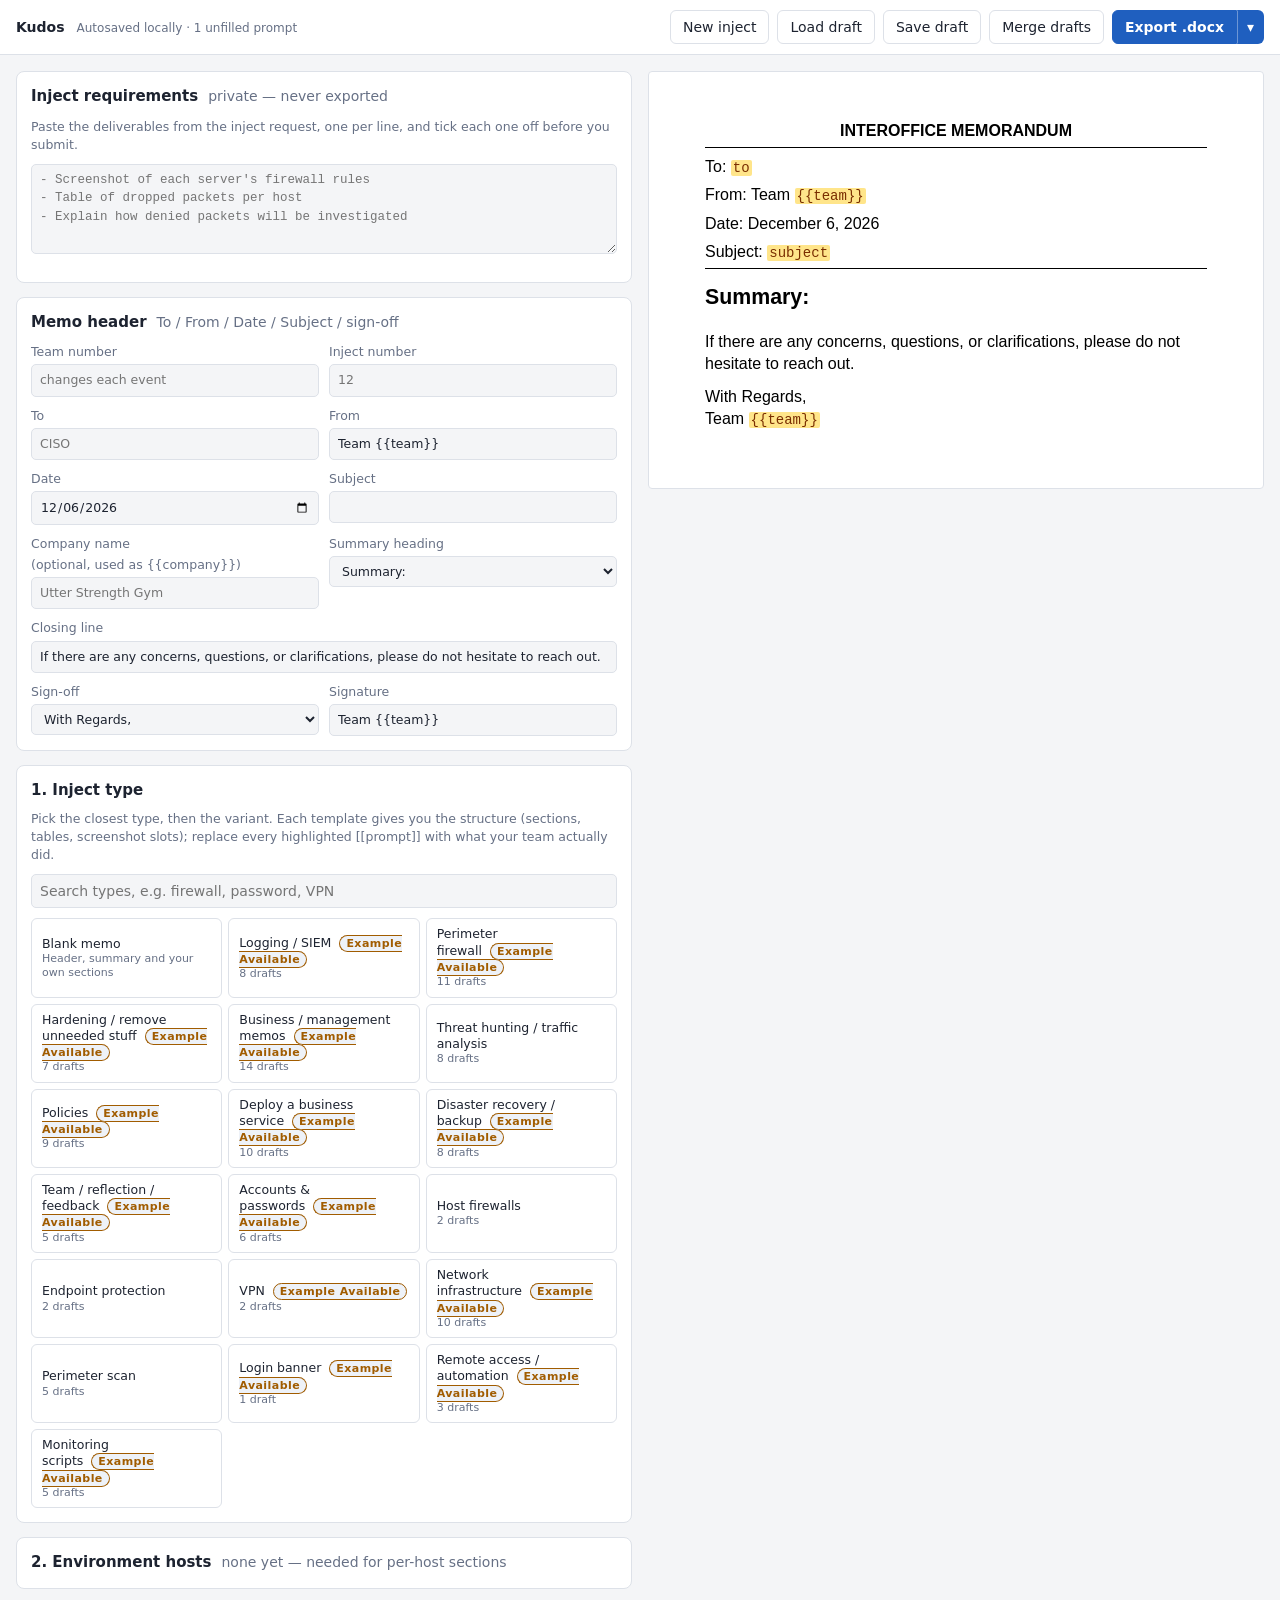
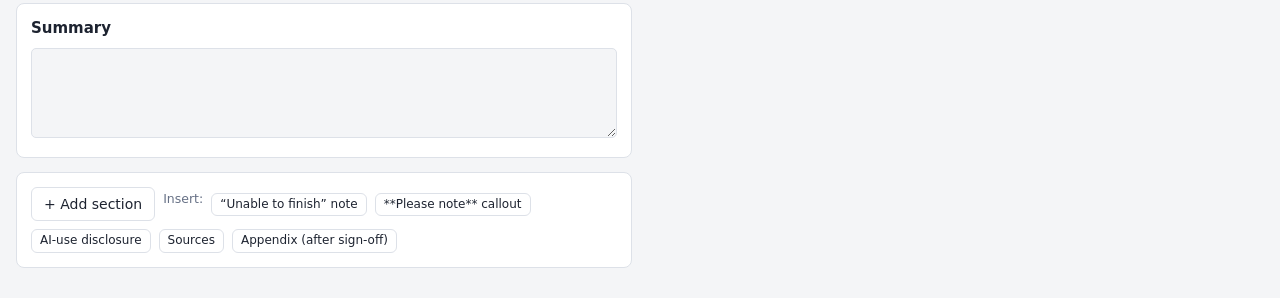
==== kudos/index.html @ fda02589 "Kudos: templates for MWCCDC Invitational #1 injects, export checks New variants for SOCS09A (L2 capt" ====
<!doctype html>
<html lang="en">
<head>
<meta charset="utf-8">
<meta name="viewport" content="width=device-width, initial-scale=1">
<title>Kudos</title>
<link rel="stylesheet" href="styles.css">
</head>
<body>
<header class="topbar">
  <div class="brand">
    <strong>Kudos</strong>
    <span class="muted" id="saveStatus">Autosaved locally</span>
  </div>
  <div class="actions">
    <button id="btnNew" class="ghost">New inject</button>
    <button id="btnLoad" class="ghost">Load draft</button>
    <button id="btnSave" class="ghost">Save draft</button>
    <button id="btnMerge" class="ghost" title="Bring in sections teammates filled in from their saved drafts">Merge drafts</button>
    <div class="split">
      <button id="btnExport" class="primary">Export .docx</button>
      <button id="btnExportMenu" class="primary" title="More export formats" aria-haspopup="menu" aria-expanded="false">▾</button>
      <div class="menu" id="exportMenu" role="menu" hidden>
        <button id="btnExportPdf" role="menuitem">Export PDF<small>Opens the print dialog: choose "Save as PDF" and untick "Headers and footers"</small></button>
      </div>
    </div>
    <input type="file" id="fileLoad" accept=".json,application/json" hidden>
    <input type="file" id="fileMerge" accept=".json,application/json" multiple hidden>
  </div>
</header>

<div id="banner" class="banner" hidden></div>

<main class="layout">
  <section class="form" id="form">

    <details class="card" id="cardChecklist" open>
      <summary><h2>Inject requirements</h2><span class="muted" id="checkCount">private — never exported</span></summary>
      <p class="muted small">Paste the deliverables from the inject request, one per line, and tick each one off before you submit.</p>
      <textarea id="checkText" rows="3" placeholder="- Screenshot of each server's firewall rules&#10;- Table of dropped packets per host&#10;- Explain how denied packets will be investigated"></textarea>
      <ul id="checkList" class="checklist"></ul>
    </details>

    <details class="card" id="cardMeta" open>
      <summary><h2>Memo header</h2><span class="muted">To / From / Date / Subject / sign-off</span></summary>
      <div class="grid2">
        <label>Team number<input data-meta="team" placeholder="changes each event"></label>
        <label>Inject number<input data-meta="injectNo" placeholder="12"></label>
        <label>To<input data-meta="to" placeholder="CISO"></label>
        <label>From<input data-meta="from"></label>
        <label>Date<input type="date" data-meta="date"></label>
        <label>Subject<input data-meta="subject"></label>
        <label>Company name <span class="hint">(optional, used as {{company}})</span><input data-meta="company" placeholder="Utter Strength Gym"></label>
        <label>Summary heading
          <select data-meta="summaryLabel"><option>Summary:</option><option>Executive Summary:</option><option value="">(none)</option></select>
        </label>
        <label class="span2">Closing line<input data-meta="closing"></label>
        <label>Sign-off
          <select data-meta="signoff"><option>With Regards,</option><option>Best regards,</option><option>Thank you,</option><option>Best,</option></select>
        </label>
        <label>Signature<input data-meta="signature"></label>
      </div>
    </details>

    <div class="card">
      <h2>1. Inject type</h2>
      <p class="muted small">Pick the closest type, then the variant. Each template gives you the structure (sections, tables, screenshot slots); replace every highlighted [[prompt]] with what your team actually did.</p>
      <input id="typeSearch" class="search" placeholder="Search types, e.g. firewall, password, VPN">
      <div id="typeGrid" class="types"></div>
      <div id="variantPanel" hidden></div>
    </div>

    <details class="card" id="cardHosts">
      <summary><h2>2. Environment hosts</h2><span class="muted" id="hostCount"></span></summary>
      <p class="muted small">Enter once per competition. Per-host sections ("Ubuntu Ecom: [screenshot]") and table rows are built from this list. It's kept between injects.</p>
      <div id="hostRows"></div>
      <div class="row-actions">
        <button class="tiny" id="btnAddHost">+ Add host</button>
        <button class="tiny ghost" id="btnSampleHosts">Load a sample 8-host topology</button>
      </div>
    </details>

    <div class="card" id="cardVars" hidden>
      <h2>3. Draft details</h2>
      <p class="muted small">Values the draft drops into its text. Anything left blank shows up highlighted.</p>
      <div class="grid2" id="varInputs"></div>
    </div>

    <div class="card">
      <h2>Summary</h2>
      <textarea id="summaryText" rows="3"></textarea>
    </div>

    <div id="sectionCards"></div>

    <div class="card addbar">
      <button id="btnAddSection">+ Add section</button>
      <span class="muted small">Insert:</span>
      <button class="tiny" data-snippet="partial">“Unable to finish” note</button>
      <button class="tiny" data-snippet="pleaseNote">**Please note** callout</button>
      <button class="tiny" data-snippet="ai">AI-use disclosure</button>
      <button class="tiny" data-snippet="sources">Sources</button>
      <button class="tiny" data-snippet="appendix">Appendix (after sign-off)</button>
    </div>
  </section>

  <aside class="side">
    <div class="paperwrap">
      <div class="paper" id="preview"></div>
    </div>
  </aside>
</main>

<script src="lib/docx.umd.js"></script>
<script>window.INJECT_TYPES = [];</script>
<!-- Drafts: add a <script> line here for each new file in drafts/ -->
<script src="drafts/logging-siem.js"></script>
<script src="drafts/perimeter-firewall.js"></script>
<script src="drafts/hardening.js"></script>
<script src="drafts/business-memos.js"></script>
<script src="drafts/threat-hunting.js"></script>
<script src="drafts/policies.js"></script>
<script src="drafts/deploy-service.js"></script>
<script src="drafts/disaster-recovery.js"></script>
<script src="drafts/team-feedback.js"></script>
<script src="drafts/malware-incident.js"></script>
<script src="drafts/accounts-passwords.js"></script>
<script src="drafts/integrity-scripts.js"></script>
<script src="drafts/asset-inventory.js"></script>
<script src="drafts/host-firewalls.js"></script>
<script src="drafts/endpoint-protection.js"></script>
<script src="drafts/vpn.js"></script>
<script src="drafts/network-infrastructure.js"></script>
<script src="drafts/perimeter-scan.js"></script>
<script src="drafts/time-sync.js"></script>
<script src="drafts/login-banner.js"></script>
<script src="drafts/remote-access-automation.js"></script>
<script src="drafts/service-documentation.js"></script>
<script src="drafts/monitoring-scripts.js"></script>
<script src="examples.js"></script>
<script src="merge.js"></script>
<script src="app.js"></script>
</body>
</html>
---- kudos/styles.css ----
:root {
  --bg: #f4f5f7;
  --card: #ffffff;
  --ink: #1d2330;
  --muted: #667085;
  --line: #dde1e8;
  --accent: #1f5fbf;
  --accent-ink: #ffffff;
  --ok: #1a7f4b;
  --warn: #a15c00;
  --fail: #b42318;
  --chip: #eef2f8;
  --code: #f2f3f5;
  color-scheme: light;
}
@media (prefers-color-scheme: dark) {
  :root {
    --bg: #14171c;
    --card: #1d2128;
    --ink: #e6e8ec;
    --muted: #9aa3b2;
    --line: #313743;
    --accent: #5b9cff;
    --accent-ink: #0b1220;
    --ok: #4cc38a;
    --warn: #f0a847;
    --fail: #ff7a6e;
    --chip: #262c36;
    --code: #262b33;
    color-scheme: dark;
  }
}

* { box-sizing: border-box; }
[hidden] { display: none !important; }
body {
  margin: 0;
  background: var(--bg);
  color: var(--ink);
  font: 14px/1.45 system-ui, -apple-system, "Segoe UI", Roboto, sans-serif;
}
h2 { font-size: 15px; margin: 0 0 8px; }
.muted { color: var(--muted); }
.small { font-size: 12.5px; margin: 0 0 10px; }

.topbar {
  position: sticky; top: 0; z-index: 10;
  display: flex; flex-wrap: wrap; gap: 10px; align-items: center; justify-content: space-between;
  padding: 10px 16px;
  background: var(--card); border-bottom: 1px solid var(--line);
}
.brand { display: flex; gap: 12px; align-items: baseline; flex-wrap: wrap; }
.brand .muted { font-size: 12px; }
.actions { display: flex; gap: 8px; flex-wrap: wrap; }

button {
  font: inherit; cursor: pointer;
  border: 1px solid var(--line); background: var(--card); color: var(--ink);
  padding: 6px 12px; border-radius: 6px;
}
button:hover { border-color: var(--accent); }
button.primary { background: var(--accent); color: var(--accent-ink); border-color: var(--accent); font-weight: 600; }
button.ghost { background: transparent; }
button.danger { border-color: var(--fail); color: var(--fail); }
button.tiny { padding: 2px 8px; font-size: 12px; }

.banner {
  margin: 10px 16px 0; padding: 8px 12px; border-radius: 6px;
  background: var(--chip); border-left: 4px solid var(--warn);
}

.layout {
  display: grid; grid-template-columns: minmax(0, 1fr) minmax(0, 1fr);
  gap: 16px; padding: 16px;
}
@media (max-width: 1000px) { .layout { grid-template-columns: minmax(0, 1fr); } }

.card {
  background: var(--card); border: 1px solid var(--line); border-radius: 8px;
  padding: 14px; margin-bottom: 14px;
}
details.card > summary { cursor: pointer; display: flex; gap: 10px; align-items: baseline; list-style: none; }
details.card > summary h2 { margin: 0; }
details.card[open] > summary { margin-bottom: 10px; }
.weight {
  font-size: 11px; font-weight: 600; color: var(--muted);
  background: var(--chip); padding: 1px 6px; border-radius: 10px; margin-left: 6px; vertical-align: middle;
}

.grid2 { display: grid; grid-template-columns: repeat(2, minmax(0, 1fr)); gap: 10px; }
@media (max-width: 560px) { .grid2 { grid-template-columns: minmax(0, 1fr); } }
.span2 { grid-column: 1 / -1; }
label { display: flex; flex-direction: column; gap: 3px; font-size: 12.5px; color: var(--muted); }
label.check { flex-direction: row; align-items: center; gap: 8px; color: var(--ink); }
input, select, textarea {
  font: inherit; color: var(--ink); background: var(--bg);
  border: 1px solid var(--line); border-radius: 5px; padding: 6px 8px; width: 100%;
}
input[type=checkbox] { width: auto; }
textarea { font-family: ui-monospace, SFMono-Regular, Menlo, Consolas, monospace; font-size: 12.5px; resize: vertical; min-height: 90px; }
input:focus, select:focus, textarea:focus { outline: 2px solid var(--accent); outline-offset: -1px; }

/* module picker */
.catlabel { font-size: 11px; text-transform: uppercase; letter-spacing: .06em; color: var(--muted); margin: 10px 0 6px; }
.modules { display: grid; grid-template-columns: repeat(auto-fill, minmax(220px, 1fr)); gap: 8px; }
.module {
  display: flex; gap: 8px; align-items: flex-start; padding: 8px 10px;
  border: 1px solid var(--line); border-radius: 6px; cursor: pointer; color: var(--ink);
}
.module:has(input:checked) { border-color: var(--accent); background: var(--chip); }
.module b { display: block; font-size: 13px; }
.module span { font-size: 12px; color: var(--muted); }
.badge { font-size: 10px; font-weight: 700; color: var(--warn); border: 1px solid var(--warn); border-radius: 4px; padding: 0 4px; margin-left: 4px; }
.badge.demo { color: var(--warn); border-color: var(--warn); letter-spacing: .04em; }

/* section cards */
.steps { margin: 4px 0 10px; }
.stepgroup { margin-bottom: 6px; }
.stepgroup > div { font-size: 12px; font-weight: 600; color: var(--muted); margin: 6px 0 2px; }
.step { display: flex; gap: 8px; align-items: flex-start; font-size: 13px; color: var(--ink); padding: 2px 0; }
.step input { margin-top: 3px; }
.dirty { font-size: 12px; color: var(--warn); margin: 4px 0; display: flex; gap: 8px; align-items: center; flex-wrap: wrap; }

.evidence { margin-top: 10px; border-top: 1px dashed var(--line); padding-top: 10px; }
.evidence h3 { font-size: 12.5px; margin: 0 0 6px; }
.suggest { display: flex; flex-wrap: wrap; gap: 6px; margin-bottom: 8px; }
.suggest button { font-size: 11.5px; padding: 2px 8px; border-radius: 12px; background: var(--chip); border-color: transparent; text-align: left; }
.drop {
  border: 1.5px dashed var(--line); border-radius: 6px; padding: 10px; text-align: center;
  font-size: 12.5px; color: var(--muted); cursor: pointer;
}
.drop:focus, .drop.over { border-color: var(--accent); color: var(--ink); outline: none; }
.evrow { display: flex; gap: 10px; align-items: flex-start; margin-top: 8px; padding: 8px; border: 1px solid var(--line); border-radius: 6px; }
.evrow img { width: 120px; max-height: 80px; object-fit: contain; background: var(--bg); border-radius: 4px; flex: none; }
.evrow .evbody { flex: 1; min-width: 0; display: flex; flex-direction: column; gap: 6px; }
.evrow textarea { min-height: 70px; }
.evrow .evbtns { display: flex; gap: 4px; flex-wrap: wrap; }
.evadd { display: flex; gap: 8px; margin-top: 8px; flex-wrap: wrap; }

/* splunk */
.spl { margin-bottom: 10px; }
.spl .head { display: flex; justify-content: space-between; gap: 8px; align-items: center; font-size: 12.5px; font-weight: 600; margin-bottom: 4px; }
.spl pre { margin: 0; }
pre.codeblock {
  background: var(--code); border-radius: 5px; padding: 8px; overflow-x: auto;
  font: 12px/1.4 ui-monospace, SFMono-Regular, Menlo, Consolas, monospace; white-space: pre;
}

/* side */
.side { position: sticky; top: 64px; align-self: start; max-height: calc(100vh - 80px); overflow: auto; }
@media (max-width: 1000px) { .side { position: static; max-height: none; } }
.lintlist { list-style: none; margin: 0; padding: 0; font-size: 12.5px; }
.lintlist li { display: flex; gap: 8px; padding: 3px 0; }
.lintlist .ico { width: 16px; flex: none; font-weight: 700; text-align: center; }
.lintlist .ok .ico { color: var(--ok); }
.lintlist .warn .ico { color: var(--warn); }
.lintlist .fail .ico { color: var(--fail); }
.lintlist .grp { font-weight: 600; color: var(--muted); margin-top: 6px; font-size: 11.5px; text-transform: uppercase; letter-spacing: .05em; }

/* document preview — always paper-white */
.paperwrap { overflow-x: auto; }
.paper {
  background: #fff; color: #000; min-width: 520px;
  padding: 48px 56px; border: 1px solid var(--line); border-radius: 4px;
  font: 12pt/1.35 "Times New Roman", Times, serif;
}
.paper .memo { text-align: center; font-weight: bold; border-bottom: 1px solid #000; padding-bottom: 4px; margin-bottom: 10px; }
.paper .hdr p { margin: 0; }
.paper .hdr { border-bottom: 1px solid #000; padding-bottom: 4px; margin-bottom: 16px; }
.paper h1 { font-size: 16pt; margin: 18px 0 10px; }
.paper h2 { font-size: 13.5pt; margin: 18px 0 8px; }
.paper p { margin: 0 0 10px; }
.paper ul { margin: 0 0 10px; padding-left: 24px; }
.paper table { border-collapse: collapse; width: 80%; margin-bottom: 10px; }
.paper td { border: 1px solid #000; padding: 4px 8px; vertical-align: top; }
.paper td:first-child { width: 42%; }
.paper pre { background: #f2f2f2; font: 9pt/1.3 "Courier New", monospace; padding: 6px 8px; white-space: pre-wrap; word-break: break-all; margin: 0 0 10px; }
.paper code { font: 10.5pt "Courier New", monospace; }
.paper figure { margin: 8px 0 14px; text-align: center; }
.paper figure img { max-width: 100%; border: 1px solid #ccc; }
.paper figure pre { text-align: left; }
.paper figcaption { font-style: italic; font-size: 11pt; }
.paper .ph { background: #ffe58a; color: #7a2e00; padding: 0 2px; border-radius: 2px; font-family: "Courier New", monospace; font-size: 10.5pt; }
.paper .empty { color: #999; font-style: italic; }

/* ---------- Kudos additions ---------- */
.hint { color: var(--muted); font-weight: normal; }
.search { margin-bottom: 10px; }
.types { display: grid; grid-template-columns: repeat(auto-fill, minmax(170px, 1fr)); gap: 6px; }
.types button { text-align: left; padding: 7px 10px; font-size: 12.5px; line-height: 1.3; }
.types button small { display: block; color: var(--muted); font-size: 11px; }
.types button.active { border-color: var(--accent); background: var(--chip); }
#variantPanel { margin-top: 12px; border-top: 1px dashed var(--line); padding-top: 10px; }
.variant { display: flex; gap: 10px; align-items: flex-start; padding: 7px 8px; border-radius: 6px; cursor: pointer; }
.variant:hover { background: var(--chip); }
.variant input { margin-top: 3px; }
.variant b { font-size: 13px; }
.variant span { display: block; font-size: 12px; color: var(--muted); }
.variant-actions { display: flex; gap: 8px; align-items: center; margin-top: 8px; flex-wrap: wrap; }

.hostrow { display: grid; grid-template-columns: 2fr 1fr 1.3fr auto; gap: 6px; margin-bottom: 6px; align-items: center; }
@media (max-width: 560px) { .hostrow { grid-template-columns: 1fr 1fr; } }
.row-actions { display: flex; gap: 8px; flex-wrap: wrap; margin-top: 6px; }

.checklist { list-style: none; padding: 0; margin: 8px 0 0; }
.checklist li label { flex-direction: row; gap: 8px; align-items: flex-start; color: var(--ink); font-size: 13px; padding: 2px 0; }
.checklist li label input { margin-top: 3px; }
.checklist li.done label span { text-decoration: line-through; color: var(--muted); }
.checklist li label small { white-space: nowrap; }
.badge.nohead { color: var(--warn); border-color: var(--warn); white-space: nowrap; }

.sechead { display: flex; gap: 6px; align-items: center; flex-wrap: wrap; margin-bottom: 8px; }
.sechead input[type=text] { flex: 1 1 220px; font-weight: 600; }
.sechead select { width: auto; }
.apptoggle { display: inline-flex; align-items: center; gap: 4px; font-size: 12px; color: var(--muted); white-space: nowrap; }
.apptoggle input { width: auto; }
.paper .slot p { margin-bottom: 4px; }
.paper .slot .gap { min-height: 90px; margin-bottom: 14px; border: 1px dashed var(--line); border-radius: 4px; padding: 6px 8px; font-size: 12px; color: var(--muted); }
.paper .appendix { margin-top: 28px; padding-top: 12px; border-top: 1px dashed var(--line); }
.card.off { opacity: .6; }
.card.off .secbody { display: none; }
.secbody > * + * { margin-top: 8px; }
.subtle { font-size: 11.5px; color: var(--muted); }

.tablewrap { overflow-x: auto; }
table.grid { border-collapse: collapse; width: 100%; font-size: 12.5px; }
table.grid th, table.grid td { border: 1px solid var(--line); padding: 0; vertical-align: top; }
table.grid th { background: var(--chip); }
table.grid input, table.grid textarea { border: 0; border-radius: 0; background: transparent; min-width: 90px; padding: 5px 6px; font: inherit; }
table.grid textarea { min-height: 34px; resize: vertical; font-family: inherit; }
table.grid th input { font-weight: 600; }
table.grid td.rowbtn { width: 1%; border: 0; padding-left: 4px; vertical-align: middle; }

.hostblock { border: 1px solid var(--line); border-radius: 6px; padding: 8px 10px; }
.hostblock > summary { cursor: pointer; font-weight: 600; font-size: 13px; }
.hostblock[open] > summary { margin-bottom: 6px; }
.hostpick { display: flex; flex-wrap: wrap; gap: 4px 12px; }
.hostpick label { flex-direction: row; gap: 5px; align-items: center; color: var(--ink); font-size: 12.5px; }
.addbar { display: flex; gap: 8px; align-items: center; flex-wrap: wrap; }

/* preview: the team's memo look (Aptos 12pt) */
.paper { font: 12pt/1.4 Aptos, "Segoe UI", Calibri, Arial, sans-serif; }
.paper .memo { margin-bottom: 8px; }
.paper .hdr { margin-bottom: 14px; }
.paper .hdr p { margin: 0 0 6px; }
.paper .hdr p:last-child { margin: 0; }
.paper h1 { font-size: 16pt; margin: 14px 0 6px; }
.paper h2 { font-size: 14pt; margin: 14px 0 6px; }
.paper h3 { font-size: 12pt; margin: 12px 0 4px; }
.paper ol { margin: 0 0 10px; padding-left: 26px; }
.paper table { width: 100%; }
.paper td:first-child { width: auto; }
.paper th { border: 1px solid #000; padding: 4px 8px; text-align: left; background: #d9d9d9; }
.paper figure { text-align: left; }
.paper figcaption { font-size: 12pt; }
.paper .sig { margin-top: 18px; }

/* examples (examples.js) */
.badge { font-style: normal; font-size: 11px; font-weight: 600; margin-left: 8px; padding: 1px 6px; border-radius: 10px; background: var(--chip); color: var(--ok); border: 1px solid var(--ok); }
.badge.demo { color: var(--warn); border-color: var(--warn); letter-spacing: .04em; }
.badge.status-review { color: var(--accent); border-color: var(--accent); }
.badge.status-incomplete { color: var(--fail); border-color: var(--fail); }
.badge.status-outdated { color: var(--muted); border-color: var(--muted); }
.guide { margin: 8px 0 4px; }
.guide:empty { display: none; }
/* pop-ups (example viewer, Load draft warning) */
.modal { position: fixed; inset: 0; background: rgba(0,0,0,.45); display: flex; align-items: flex-start; justify-content: center; padding: 40px 16px; z-index: 50; overflow-y: auto; }
.modal-card { background: var(--card); color: var(--ink); border-radius: 10px; max-width: 760px; width: 100%; padding: 16px 20px; box-shadow: 0 10px 40px rgba(0,0,0,.3); }
.modal-head { display: flex; justify-content: space-between; align-items: center; gap: 12px; }
.modal-head h3 { margin: 0; }
.modal-body h4 { margin: 14px 0 4px; }
.modal-card.narrow { max-width: 480px; }
.modal-actions { display: flex; justify-content: flex-end; flex-wrap: wrap; gap: 8px; margin-top: 14px; }
.ex-text { font-size: 13px; background: var(--code); padding: 8px 10px; border-radius: 6px; margin: 0; }
div.ex-text { font-family: inherit; }
.why { font-size: 12.5px; color: var(--muted); border-left: 3px solid var(--ok); padding-left: 8px; margin: 6px 0 0; }
.variant { flex-direction: row; color: var(--ink); }
.ex-text pre { overflow-x: auto; }
.shots { font-size: 12.5px; color: var(--muted); border-left: 3px solid var(--accent); padding-left: 8px; margin: 6px 0 0; }
.shots ul { margin: 2px 0 0; padding-left: 18px; }
.ex-text table { border-collapse: collapse; width: 100%; margin-top: 6px; }
.ex-text th, .ex-text td { border: 1px solid var(--line); padding: 3px 6px; text-align: left; vertical-align: top; }
.variant input { width: auto; flex: none; }

/* export split button */
.split { position: relative; display: flex; }
.split > button:first-child { border-top-right-radius: 0; border-bottom-right-radius: 0; }
#btnExportMenu { border-top-left-radius: 0; border-bottom-left-radius: 0; border-left: 1px solid rgba(255,255,255,.35); padding: 6px 9px; }
.menu { position: absolute; right: 0; top: calc(100% + 4px); z-index: 20; min-width: 290px; padding: 4px; border-radius: 8px; background: var(--card); border: 1px solid var(--line); box-shadow: 0 8px 24px rgba(0,0,0,.25); }
.menu button { display: block; width: 100%; text-align: left; border: 0; background: transparent; }
.menu button:hover { background: var(--chip); }
.menu button small { display: block; color: var(--muted); font-size: 11.5px; }

/* PDF export: print only the memo, with the .docx page margins and font */
@page { margin: 1in; }
@media print {
  body { background: #fff; }
  body > :not(.layout), .layout > :not(.side) { display: none !important; }
  .layout { display: block; padding: 0; }
  .side { position: static; max-height: none; overflow: visible; }
  .paperwrap { overflow: visible; }
  .paper { border: 0; border-radius: 0; padding: 0; min-width: 0; font-family: Aptos, Calibri, Arial, sans-serif; }
  .paper .ph, .paper pre { -webkit-print-color-adjust: exact; print-color-adjust: exact; }
  .paper figure, .paper pre, .paper tr { break-inside: avoid; }
  .paper h1, .paper h2, .paper h3 { break-after: avoid; }
  .paper .slot .gap { border: 0; color: transparent; }
  .paper .appendix { break-before: page; margin-top: 0; padding-top: 0; border-top: 0; }
}
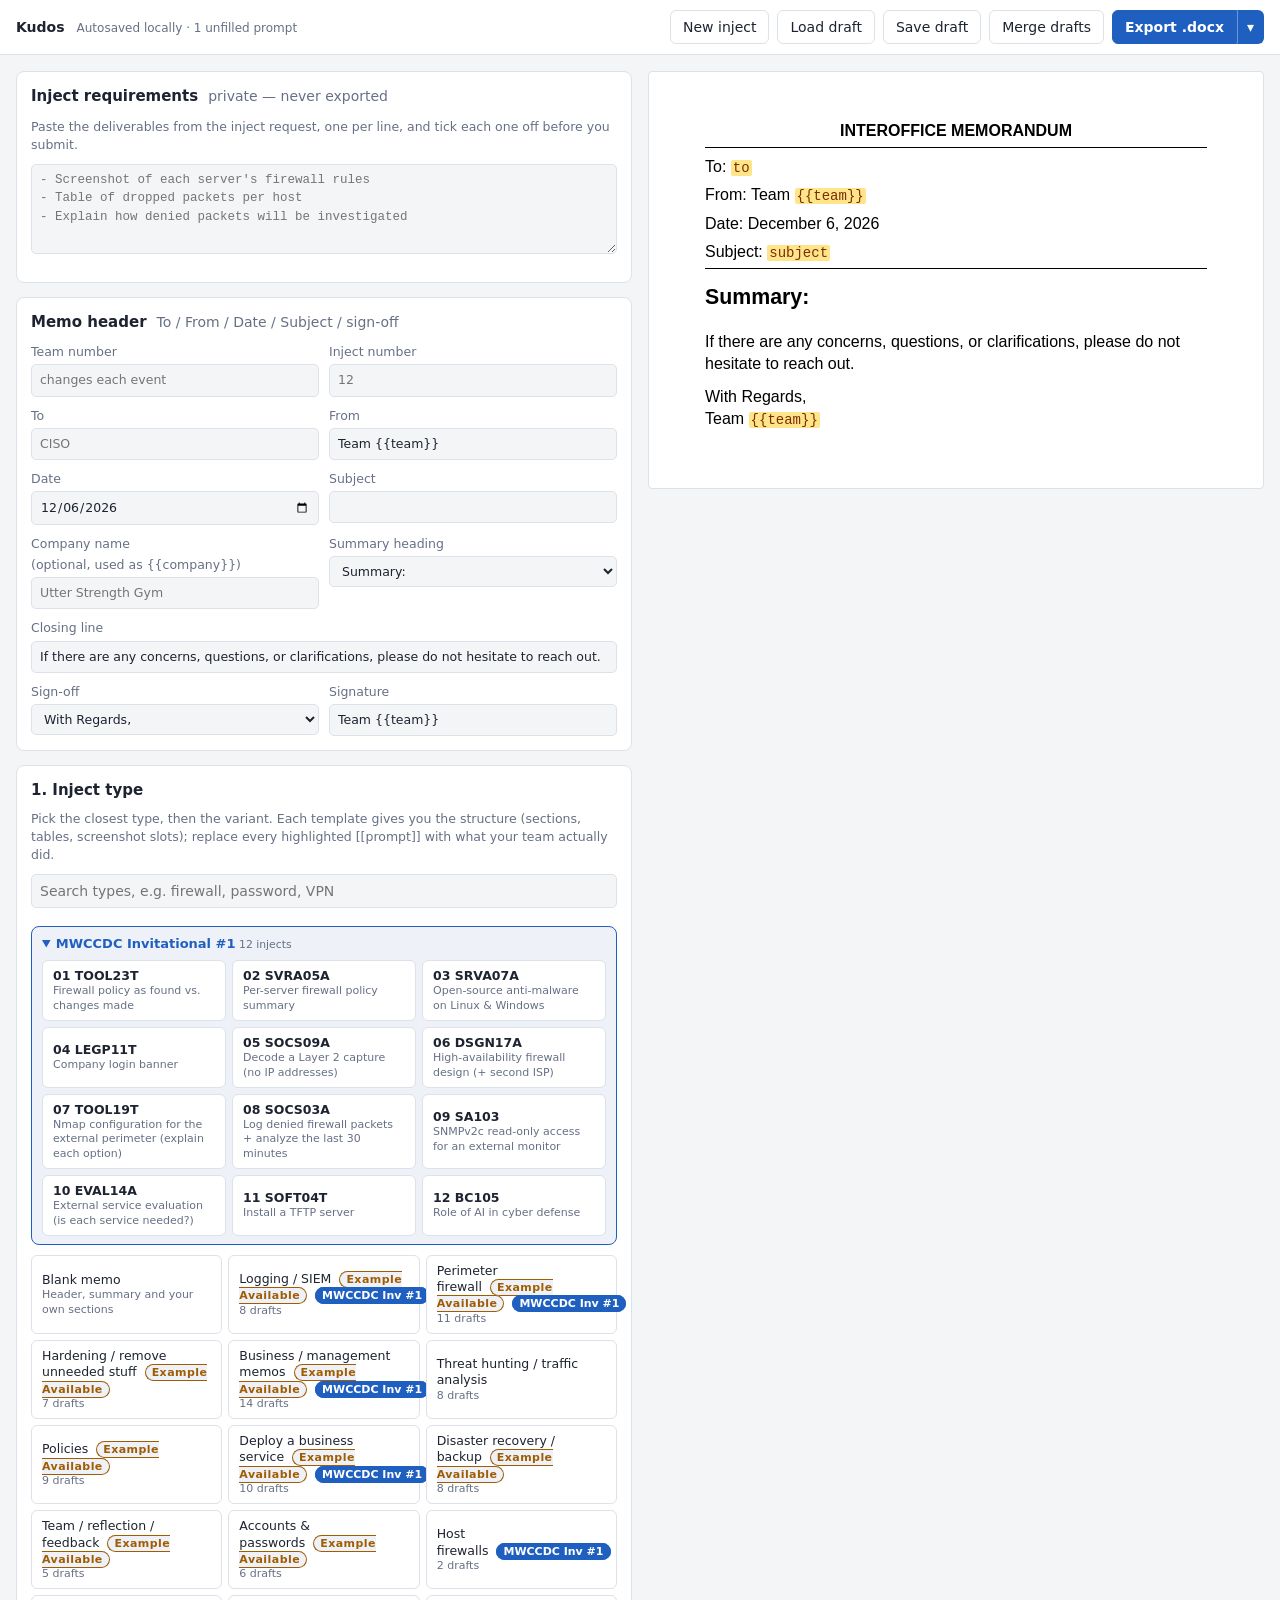
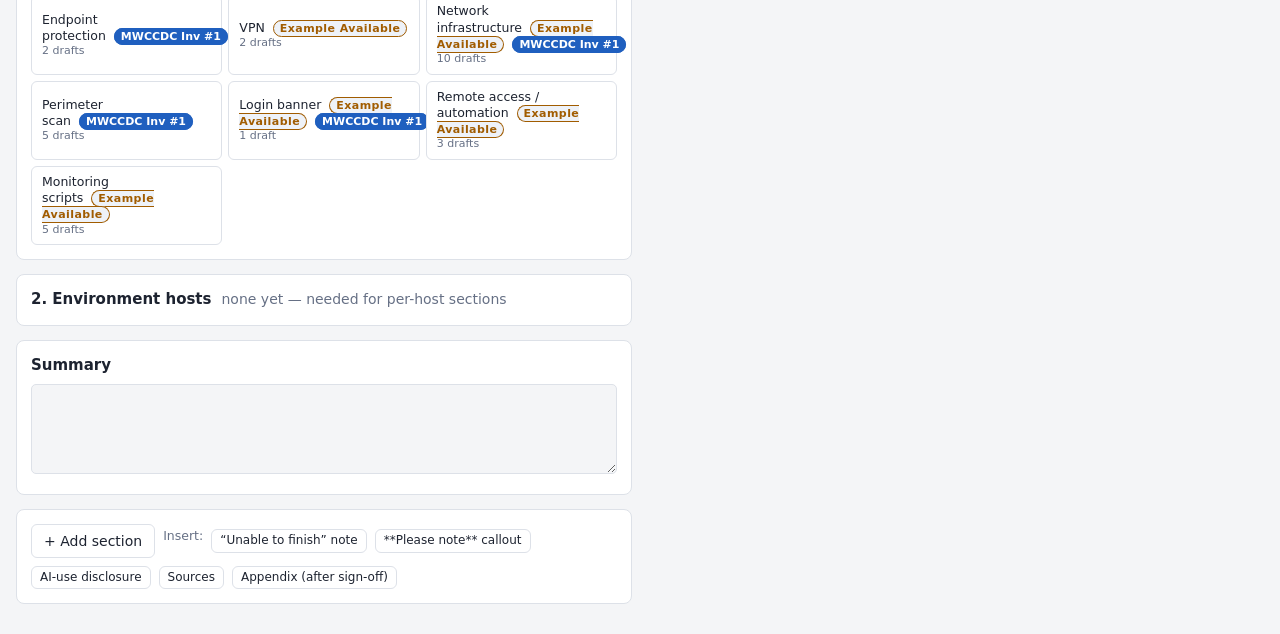
==== commit de0fa372: "Kudos: event section in the picker, Nextcloud-friendly .docx export Templates built from a past even" ====
--- a/kudos/index.html
+++ b/kudos/index.html
@@ -66,6 +66,7 @@
       <h2>1. Inject type</h2>
       <p class="muted small">Pick the closest type, then the variant. Each template gives you the structure (sections, tables, screenshot slots); replace every highlighted [[prompt]] with what your team actually did.</p>
       <input id="typeSearch" class="search" placeholder="Search types, e.g. firewall, password, VPN">
+      <div id="eventList"></div>
       <div id="typeGrid" class="types"></div>
       <div id="variantPanel" hidden></div>
     </div>
--- a/kudos/styles.css
+++ b/kudos/styles.css
@@ -261,6 +261,11 @@
 .badge.status-review { color: var(--accent); border-color: var(--accent); }
 .badge.status-incomplete { color: var(--fail); border-color: var(--fail); }
 .badge.status-outdated { color: var(--muted); border-color: var(--muted); }
+.badge.event { background: var(--accent); color: var(--accent-ink); border-color: var(--accent); white-space: nowrap; }
+details.event { margin: 8px 0 10px; padding: 8px 10px; border: 1px solid var(--accent); border-radius: 8px; background: var(--chip); }
+details.event summary { cursor: pointer; font-weight: 700; font-size: 13px; color: var(--accent); margin-bottom: 6px; }
+details.event summary small { font-weight: 400; color: var(--muted); }
+details.event .types button b { display: block; }
 .guide { margin: 8px 0 4px; }
 .guide:empty { display: none; }
 /* pop-ups (example viewer, Load draft warning) */
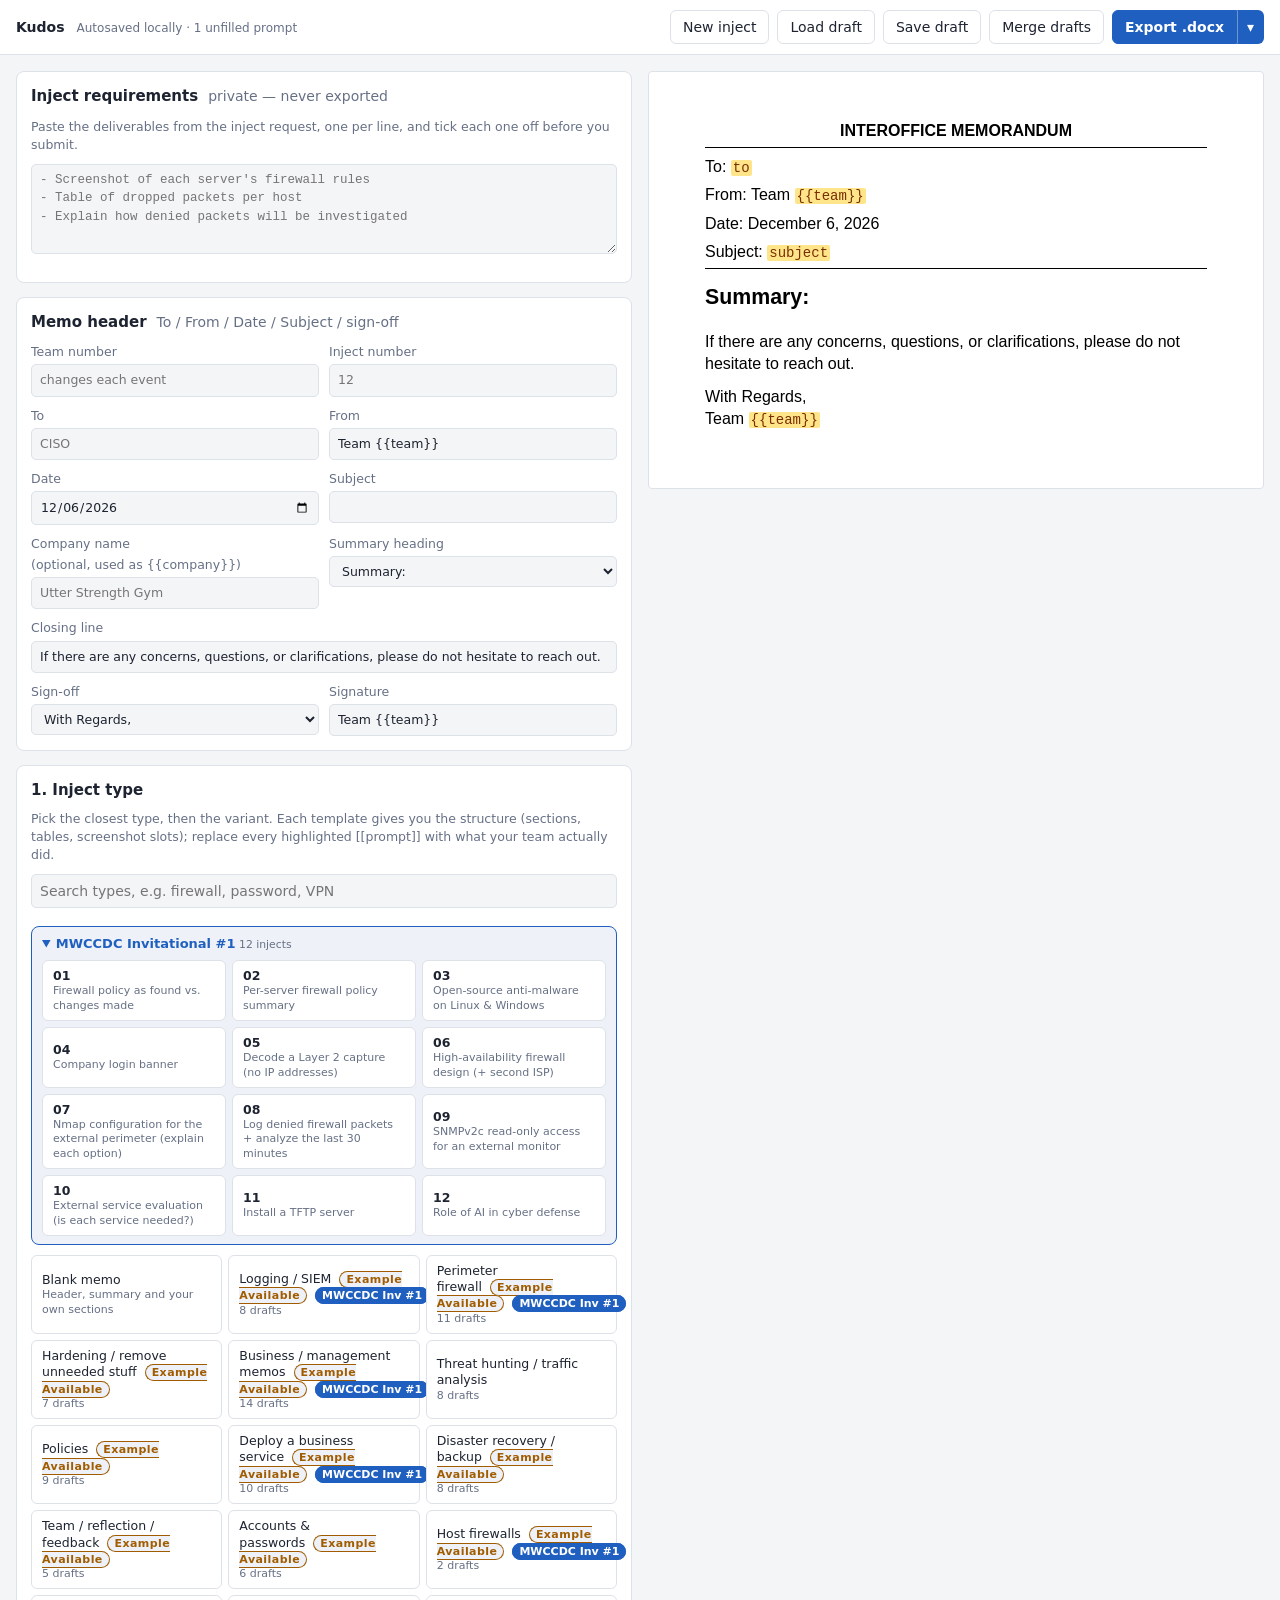
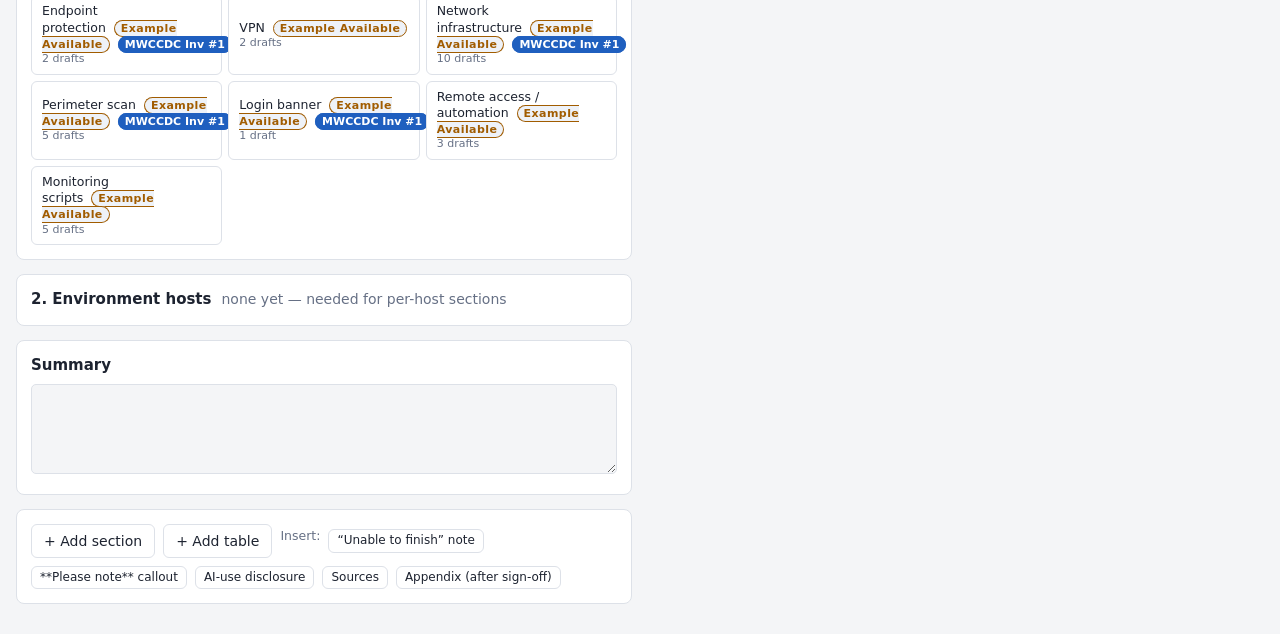
==== commit deff043e: "Kudos: + Add table button next to + Add section Adds a new section holding a three-column table you " ====
--- a/kudos/index.html
+++ b/kudos/index.html
@@ -96,6 +96,7 @@
 
     <div class="card addbar">
       <button id="btnAddSection">+ Add section</button>
+      <button id="btnAddTable">+ Add table</button>
       <span class="muted small">Insert:</span>
       <button class="tiny" data-snippet="partial">“Unable to finish” note</button>
       <button class="tiny" data-snippet="pleaseNote">**Please note** callout</button>
@@ -138,6 +139,8 @@
 <script src="drafts/remote-access-automation.js"></script>
 <script src="drafts/service-documentation.js"></script>
 <script src="drafts/monitoring-scripts.js"></script>
+<!-- Past-event tags: optional, not in the team's public copy -->
+<script src="events/mwccdc-inv1.js"></script>
 <script src="examples.js"></script>
 <script src="merge.js"></script>
 <script src="app.js"></script>
--- a/kudos/styles.css
+++ b/kudos/styles.css
@@ -258,6 +258,7 @@
 /* examples (examples.js) */
 .badge { font-style: normal; font-size: 11px; font-weight: 600; margin-left: 8px; padding: 1px 6px; border-radius: 10px; background: var(--chip); color: var(--ok); border: 1px solid var(--ok); }
 .badge.demo { color: var(--warn); border-color: var(--warn); letter-spacing: .04em; }
+.badge.status-good { color: var(--ok); border-color: var(--ok); }
 .badge.status-review { color: var(--accent); border-color: var(--accent); }
 .badge.status-incomplete { color: var(--fail); border-color: var(--fail); }
 .badge.status-outdated { color: var(--muted); border-color: var(--muted); }
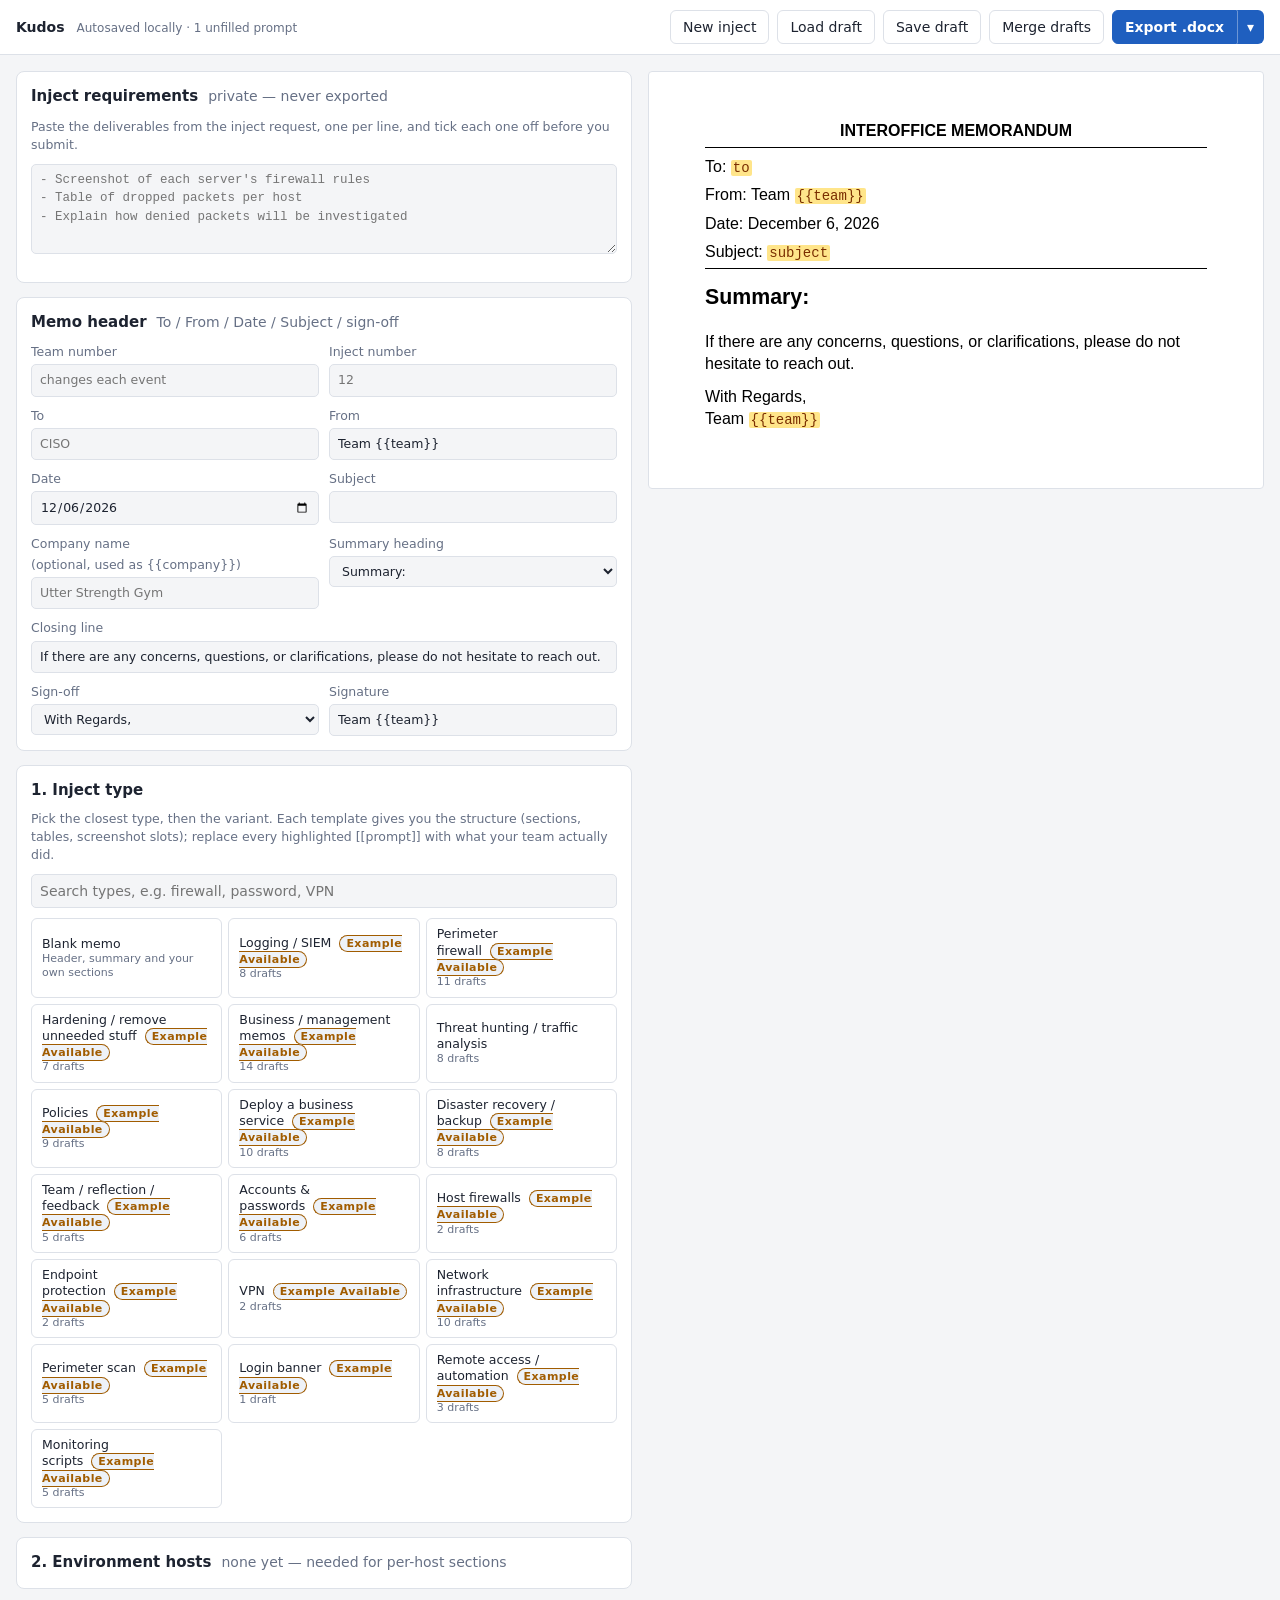
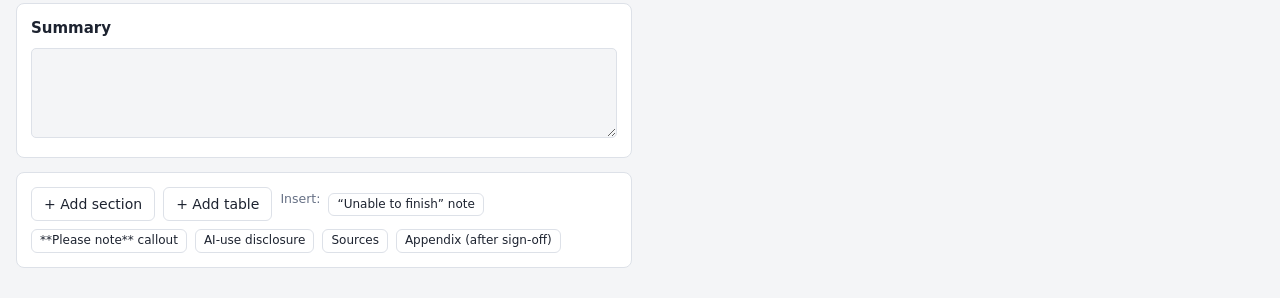
==== commit 3dce24b3: "Kudos: remove the past-event tags file for the public version The event section in the picker stays " ====
--- a/kudos/index.html
+++ b/kudos/index.html
@@ -139,9 +139,8 @@
 <script src="drafts/remote-access-automation.js"></script>
 <script src="drafts/service-documentation.js"></script>
 <script src="drafts/monitoring-scripts.js"></script>
-<!-- Past-event tags: optional, not in the team's public copy -->
-<script src="events/mwccdc-inv1.js"></script>
 <script src="examples.js"></script>
+<script src="examples/ha-firewall-diagram.js"></script>
 <script src="merge.js"></script>
 <script src="app.js"></script>
 </body>
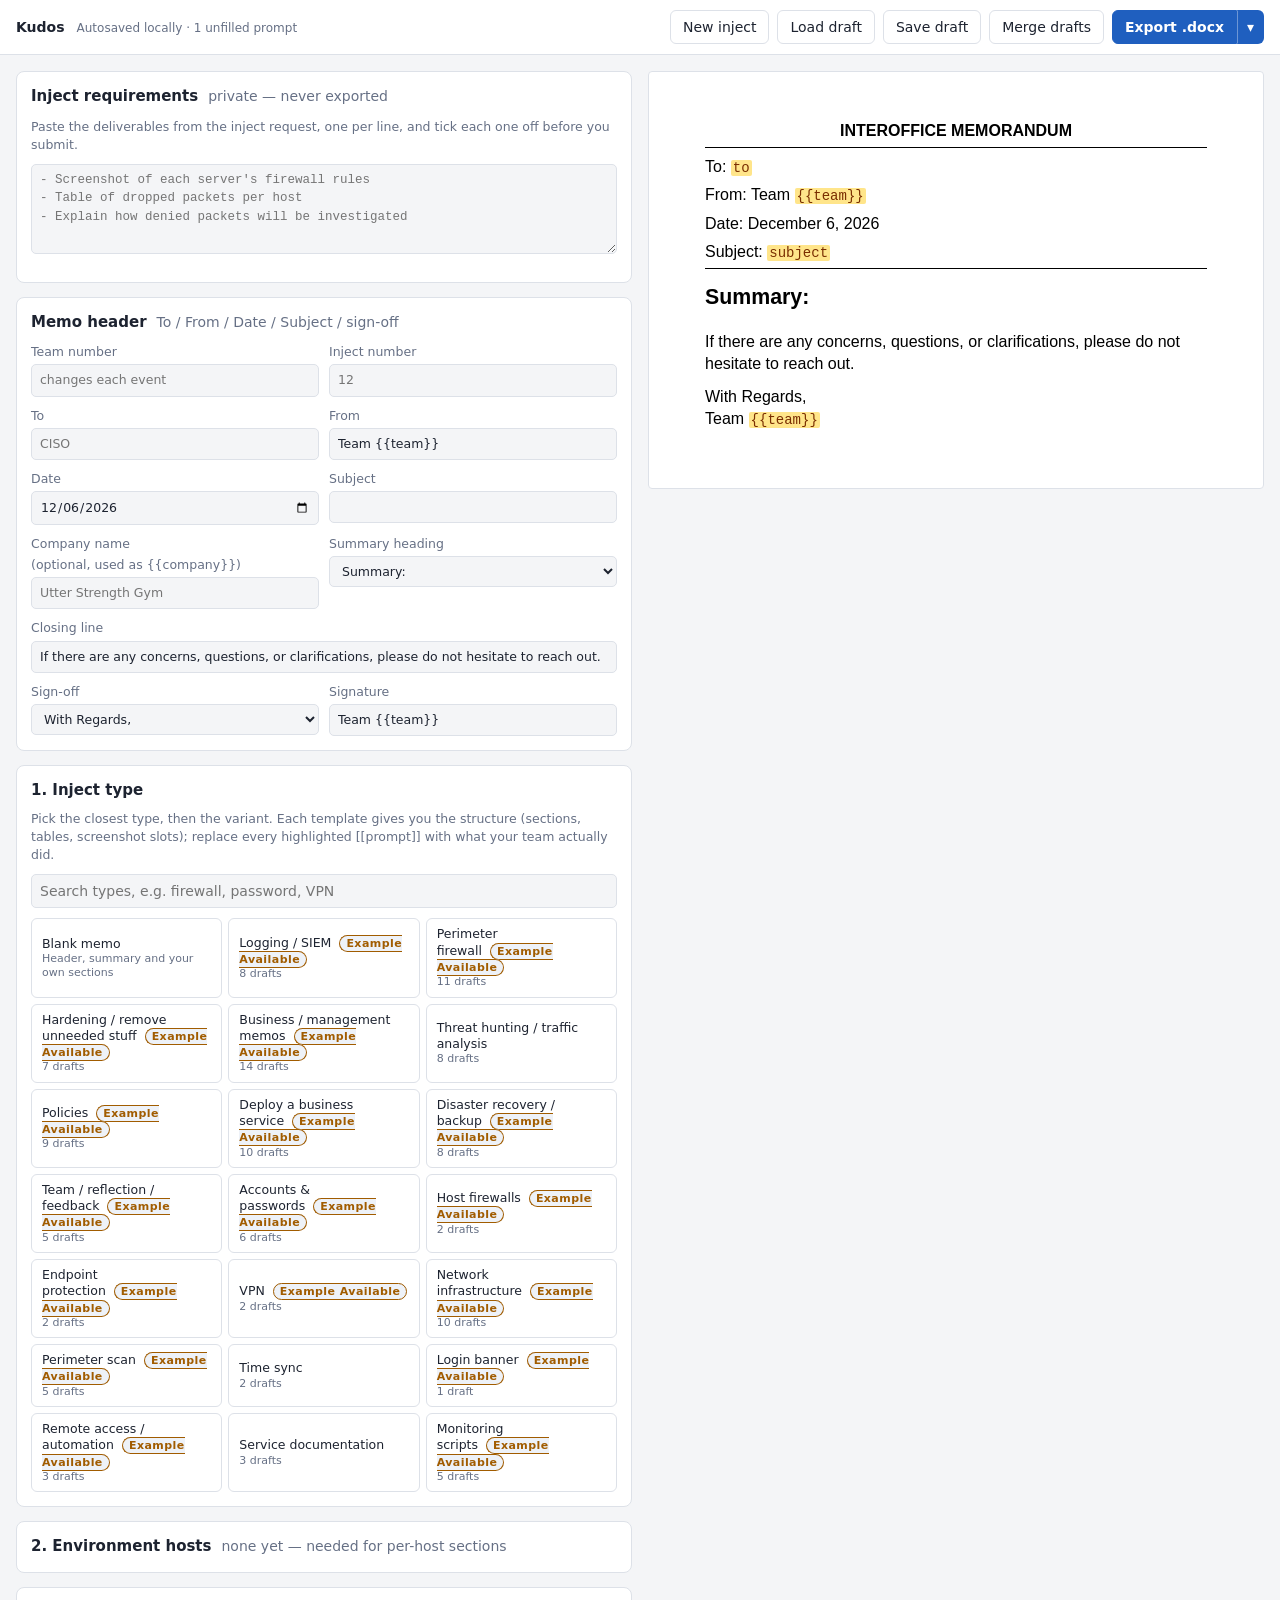
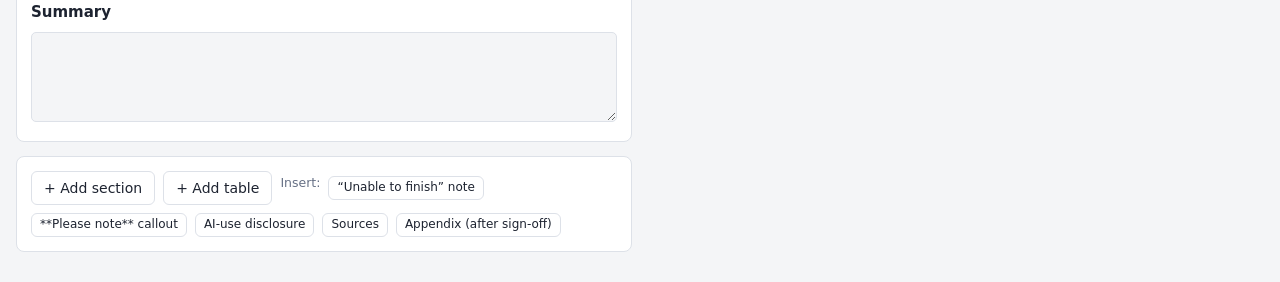
==== commit ead6da18: "Kudos: remove the HA firewall example's diagram image The example now shows a blank figure slot for " ====
--- a/kudos/index.html
+++ b/kudos/index.html
@@ -140,7 +140,6 @@
 <script src="drafts/service-documentation.js"></script>
 <script src="drafts/monitoring-scripts.js"></script>
 <script src="examples.js"></script>
-<script src="examples/ha-firewall-diagram.js"></script>
 <script src="merge.js"></script>
 <script src="app.js"></script>
 </body>
